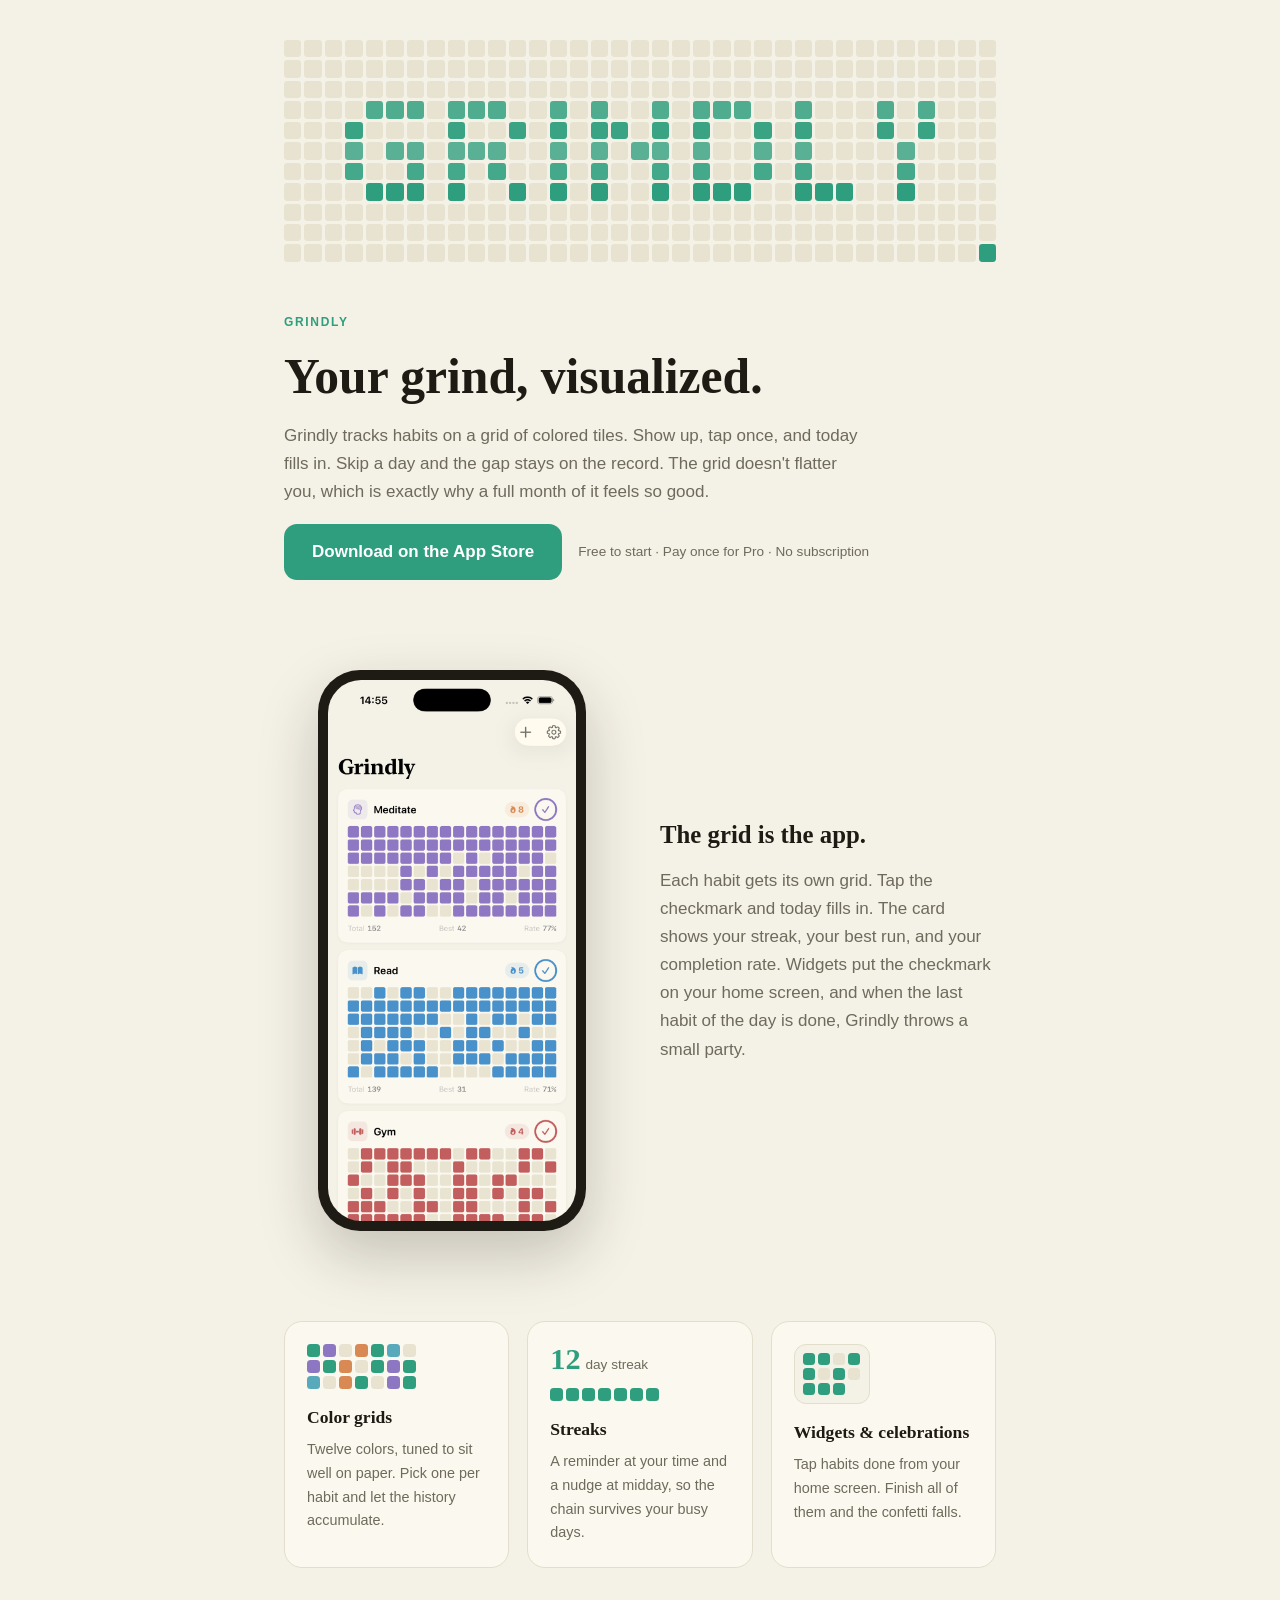
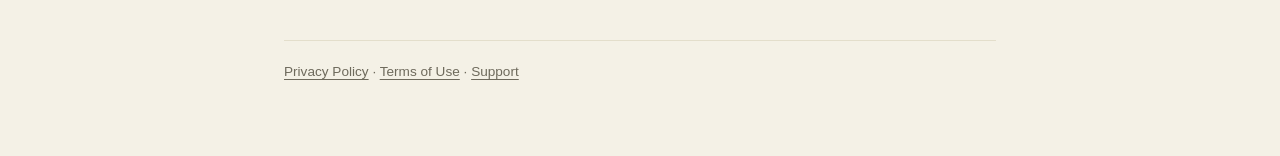
==== index.html @ 52d03342 "Setup page" ====
<!doctype html>
<html lang="en">
<head>
<meta charset="utf-8">
<meta name="viewport" content="width=device-width, initial-scale=1">
<title>Grindly - Habit Tracker</title>
<meta name="description" content="Track habits on a grid of colored tiles. Show up, tap once, and the day fills in. Pay once for Pro. No subscription.">
<meta property="og:title" content="Grindly: your grind, visualized.">
<meta property="og:description" content="A habit tracker built on tile grids. Pay once, no subscription.">
<link rel="icon" href="data:image/svg+xml,%3Csvg xmlns='http://www.w3.org/2000/svg' viewBox='0 0 32 32'%3E%3Crect x='2' y='2' width='13' height='13' rx='4' fill='%232E9E7E'/%3E%3Crect x='17' y='2' width='13' height='13' rx='4' fill='%232E9E7E' opacity='.5'/%3E%3Crect x='2' y='17' width='13' height='13' rx='4' fill='%232E9E7E' opacity='.7'/%3E%3Crect x='17' y='17' width='13' height='13' rx='4' fill='%232E9E7E'/%3E%3C/svg%3E">
</head>
<body>
<style>
  :root {
    --paper: #F4F1E6; --card: #FBF8EF; --ink: #1E1B14; --muted: #6E6A5C;
    --jade: #2E9E7E; --violet: #8E77C2; --coral: #D98A54; --sky: #59A9BD;
    --gold: #B08D3E; --gold-2: #CDA553; --line: #E3DECB; --empty: #E8E3D0;
  }
  * { box-sizing: border-box; }
  body { margin: 0; background: var(--paper); color: var(--ink);
         font: 17px/1.65 -apple-system, BlinkMacSystemFont, "Segoe UI", Roboto, sans-serif; }
  .serif { font-family: ui-serif, "New York", Georgia, serif; }
  main { max-width: 760px; margin: 0 auto; padding: 40px 24px 72px; }
  h1 { font-family: ui-serif, "New York", Georgia, serif; font-size: clamp(2.2rem, 6vw, 3.1rem);
       line-height: 1.1; margin: 0.35em 0 0.3em; text-wrap: balance; }
  h2 { font-family: ui-serif, "New York", Georgia, serif; font-size: 1.55rem; line-height: 1.2; margin: 0 0 10px; }
  p { max-width: 62ch; }
  .muted { color: var(--muted); }
  .eyebrow { font-size: 0.75rem; font-weight: 700; letter-spacing: 0.14em;
             text-transform: uppercase; color: var(--jade); margin: 26px 0 0; }

  /* ---- Hero tile field ---- */
  #field { display: grid; grid-template-columns: repeat(35, 1fr); gap: 3px;
           touch-action: pan-y; cursor: crosshair; }
  #field .t { aspect-ratio: 1; border-radius: 18%; background: var(--empty);
              transition: background 0.9s ease, transform 0.25s ease; }
  #field .t.flash { background: var(--flash, var(--jade)); transition: background 0.12s; }
  #field .t.on { background: var(--jade); opacity: var(--o, 1); transition: background 0.12s; }
  #field .t.paint { background: var(--p); transition: background 0.12s; transform: scale(1.12); }
  .hint { font-size: 0.8rem; color: var(--muted); margin: 10px 0 0; min-height: 1.2em; }

  .cta-row { display: flex; align-items: center; gap: 16px; flex-wrap: wrap; margin-top: 18px; }
  .button { display: inline-block; background: var(--jade); color: #fff; font-weight: 600;
            padding: 14px 28px; border-radius: 13px; text-decoration: none; }
  .button:hover { filter: brightness(1.06); }
  .cta-note { font-size: 0.85rem; color: var(--muted); }

  /* ---- Phone section ---- */
  .split { display: grid; grid-template-columns: 1fr 1fr; gap: 40px; align-items: center; margin-top: 90px; }
  @media (max-width: 620px) { .split { grid-template-columns: 1fr; } }
  .phone { width: min(270px, 80%); margin: 0 auto; border-radius: 42px; padding: 10px;
           background: #1E1B14; box-shadow: 0 24px 60px rgba(30,27,20,0.22); }
  .phone img { display: block; width: 100%; border-radius: 33px; }

  /* ---- Feature trio ---- */
  .trio { display: grid; grid-template-columns: repeat(3, 1fr); gap: 18px; margin-top: 90px; }
  @media (max-width: 620px) { .trio { grid-template-columns: 1fr; } }
  .feature { background: var(--card); border: 1px solid var(--line); border-radius: 18px; padding: 22px; }
  .feature h3 { font-family: ui-serif, "New York", Georgia, serif; font-size: 1.1rem; margin: 14px 0 6px; }
  .feature p { font-size: 0.9rem; color: var(--muted); margin: 0; }
  .mini { display: grid; grid-template-columns: repeat(7, 13px); gap: 3px; }
  .mini span { width: 13px; height: 13px; border-radius: 3.5px; background: var(--empty); }
  .streakno { font-family: ui-serif, "New York", Georgia, serif; font-size: 1.9rem; font-weight: 700;
              color: var(--jade); line-height: 1; }
  .widgetcard { width: 76px; padding: 8px; background: var(--paper); border: 1px solid var(--line);
                border-radius: 12px; }
  .widgetcard .mini { grid-template-columns: repeat(4, 12px); }
  .widgetcard .mini span { width: 12px; height: 12px; }

  footer { margin-top: 72px; padding-top: 20px; border-top: 1px solid var(--line);
           font-size: 0.85rem; color: var(--muted); }
  footer a { color: var(--muted); }
  a { color: var(--jade); text-underline-offset: 3px; text-decoration-thickness: 1px; }
</style>

<main>
  <div id="field" aria-hidden="true"></div>
  <p class="hint" id="hint"></p>

  <p class="eyebrow">Grindly</p>
  <h1>Your grind, visualized.</h1>
  <p class="muted">Grindly tracks habits on a grid of colored tiles. Show up, tap once, and today
     fills in. Skip a day and the gap stays on the record. The grid doesn't flatter you, which is
     exactly why a full month of it feels so good.</p>

  <div class="cta-row">
    <a class="button" href="https://apps.apple.com/app/id6759507317">Download on the App&nbsp;Store</a>
    <span class="cta-note">Free to start · Pay once for Pro · No subscription</span>
  </div>

  <div class="split">
    <div class="phone"><img src="dashboard.png" alt="Grindly dashboard: habit cards with color tile grids, streaks, and stats"></div>
    <div>
      <h2>The grid is the app.</h2>
      <p class="muted">Each habit gets its own grid. Tap the checkmark and today fills in. The card
         shows your streak, your best run, and your completion rate. Widgets put the checkmark on
         your home screen, and when the last habit of the day is done, Grindly throws a small
         party.</p>
    </div>
  </div>

  <div class="trio">
    <div class="feature">
      <div class="mini" id="mini1"></div>
      <h3>Color grids</h3>
      <p>Twelve colors, tuned to sit well on paper. Pick one per habit and let the history accumulate.</p>
    </div>
    <div class="feature">
      <div><span class="streakno">12</span> <span class="muted" style="font-size:0.85rem">day streak</span></div>
      <div class="mini" id="mini2" style="margin-top:10px"></div>
      <h3>Streaks</h3>
      <p>A reminder at your time and a nudge at midday, so the chain survives your busy days.</p>
    </div>
    <div class="feature">
      <div class="widgetcard"><div class="mini" id="mini3"></div></div>
      <h3>Widgets &amp; celebrations</h3>
      <p>Tap habits done from your home screen. Finish all of them and the confetti falls.</p>
    </div>
  </div>

  <footer>
    <a href="privacy.html">Privacy Policy</a> · <a href="terms.html">Terms of Use</a> · <a href="https://github.com/gradisarjoze/grindly-site/issues">Support</a>
  </footer>
</main>

<script>
(function () {
  var COLS = 35, ROWS = 11, WORD_ROW = 3;
  var GLYPHS = {
    G: ["0111","1000","1011","1001","0111"],
    R: ["1110","1001","1110","1010","1001"],
    I: ["1","1","1","1","1"],
    N: ["1001","1101","1011","1001","1001"],
    D: ["1110","1001","1001","1001","1110"],
    L: ["100","100","100","100","111"],
    Y: ["101","101","010","010","010"]
  };
  var word = "GRINDLY", cells = {};
  var width = 0;
  for (var i = 0; i < word.length; i++) width += GLYPHS[word[i]][0].length + 1;
  width -= 1;
  var startCol = Math.floor((COLS - width) / 2), col = startCol;
  for (var i = 0; i < word.length; i++) {
    var g = GLYPHS[word[i]];
    for (var r = 0; r < 5; r++)
      for (var c = 0; c < g[r].length; c++)
        if (g[r][c] === "1") cells[(WORD_ROW + r) + "," + (col + c)] = true;
    col += g[0].length + 1;
  }

  var field = document.getElementById("field");
  var hint = document.getElementById("hint");
  var palette = ["var(--jade)", "var(--violet)", "var(--coral)", "var(--sky)"];
  var reduced = window.matchMedia("(prefers-reduced-motion: reduce)").matches;
  var painted = 0;

  for (var r = 0; r < ROWS; r++) {
    for (var c = 0; c < COLS; c++) {
      var t = document.createElement("div");
      t.className = "t";
      var isWord = cells[r + "," + c];
      if (isWord) t.style.setProperty("--o", (0.78 + ((r * 7 + c * 5) % 5) * 0.055).toFixed(2));
      if (reduced) {
        if (isWord) t.classList.add("on");
      } else {
        (function (t, isWord, delay, flashColor) {
          setTimeout(function () {
            if (isWord) { t.classList.add("on"); }
            else {
              t.style.setProperty("--flash", flashColor);
              t.classList.add("flash");
              setTimeout(function () { t.classList.remove("flash"); }, 220);
            }
          }, delay);
        })(t, isWord, 350 + (r + c) * 26, palette[(r + c) % palette.length]);
      }
      field.appendChild(t);
    }
  }

  function paint(el) {
    if (!el || !el.classList || !el.classList.contains("t") || el.classList.contains("on")) return;
    if (el.classList.contains("paint")) return;
    el.style.setProperty("--p", palette[Math.floor(Math.random() * palette.length)]);
    el.classList.add("paint");
    painted++;
    hint.textContent = "You've filled " + painted + " tile" + (painted === 1 ? "" : "s") + ". In the app, each one is a day.";
    setTimeout(function () { el.classList.remove("paint"); }, 900);
  }
  field.addEventListener("pointermove", function (e) {
    paint(document.elementFromPoint(e.clientX, e.clientY));
  });
  field.addEventListener("pointerdown", function (e) {
    paint(document.elementFromPoint(e.clientX, e.clientY));
  });
  setTimeout(function () {
    if (!painted) hint.textContent = "The tiles are paintable. Try it.";
  }, reduced ? 800 : 2600);

  function mini(id, pattern) {
    var el = document.getElementById(id);
    var colors = { j: "var(--jade)", v: "var(--violet)", c: "var(--coral)", s: "var(--sky)", ".": "" };
    for (var i = 0; i < pattern.length; i++) {
      var sp = document.createElement("span");
      var k = pattern[i];
      if (colors[k]) sp.style.background = colors[k];
      el.appendChild(sp);
    }
  }
  mini("mini1", "jv.cjs.vjc.jvjs.cj.vj");
  mini("mini2", "jjjjjjj");
  mini("mini3", "jj.jj.j.jjw".replace("w", "j"));
})();
</script>

</body>
</html>
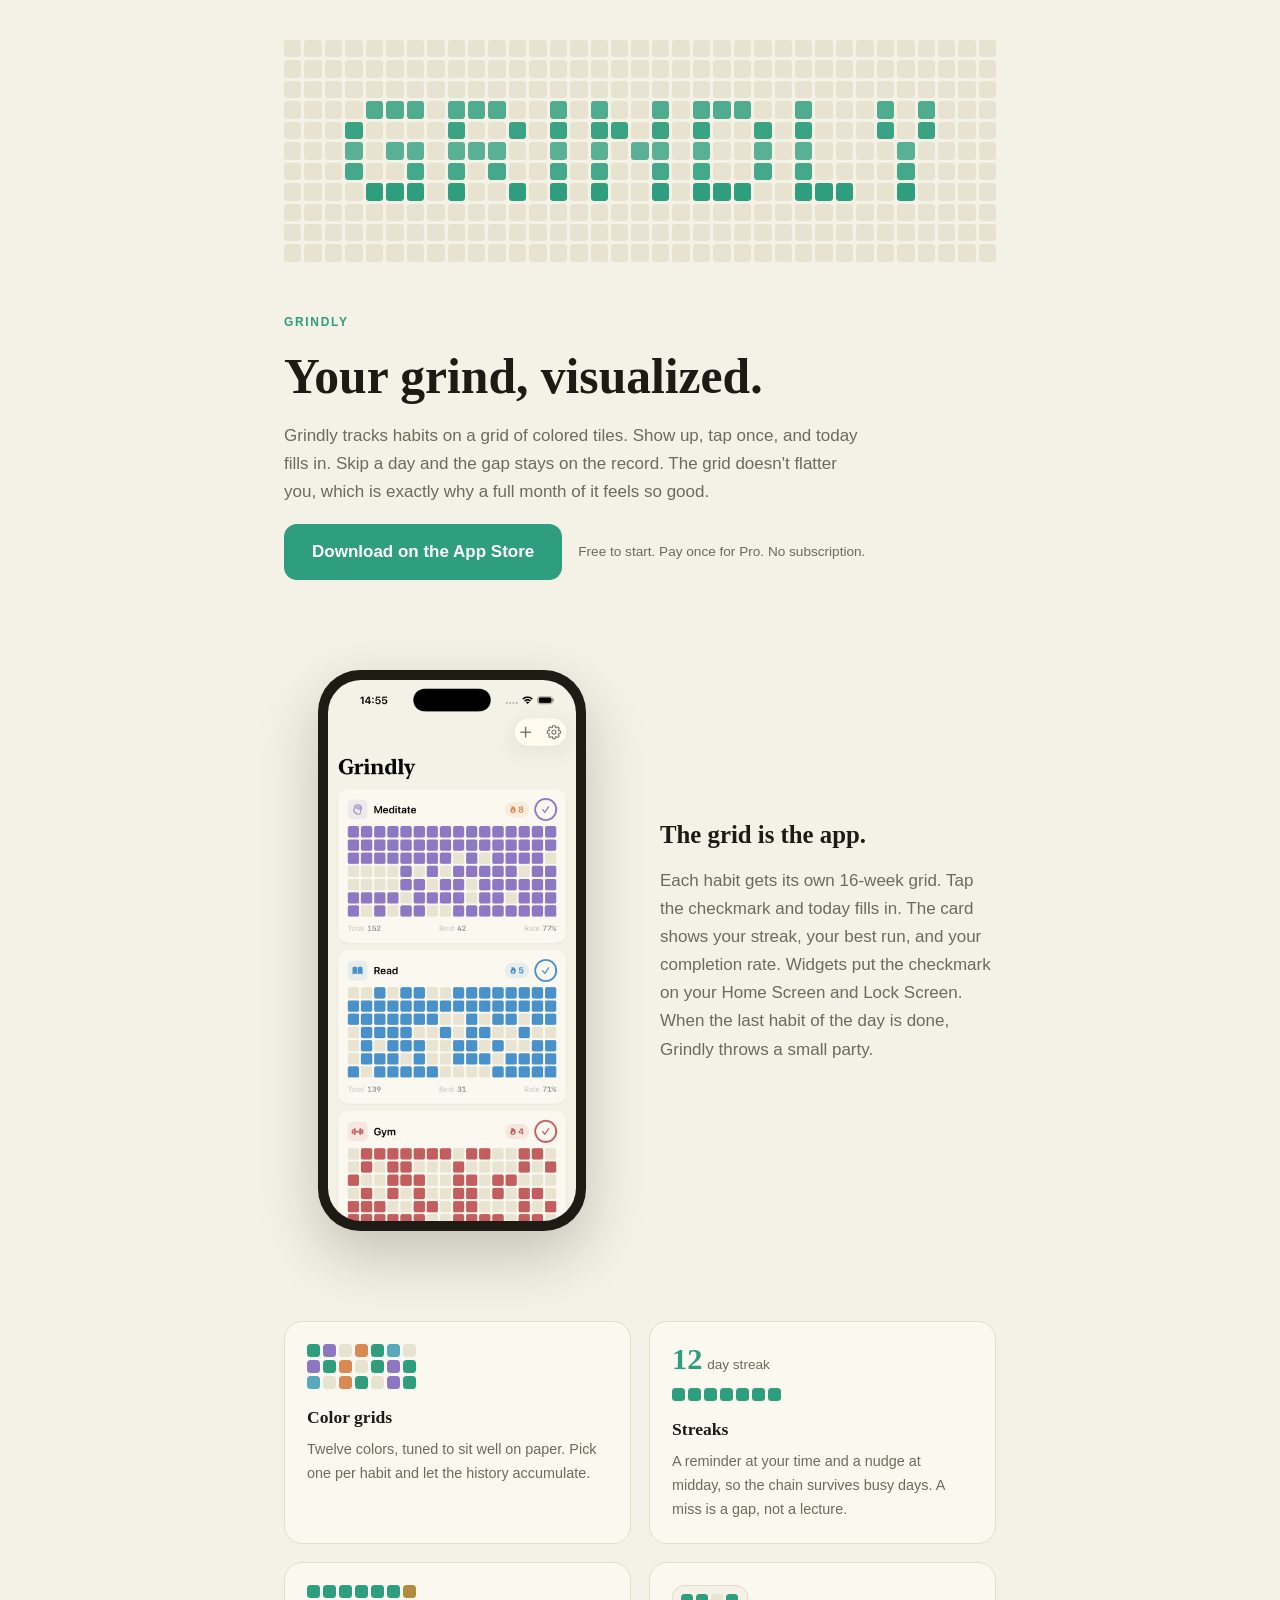
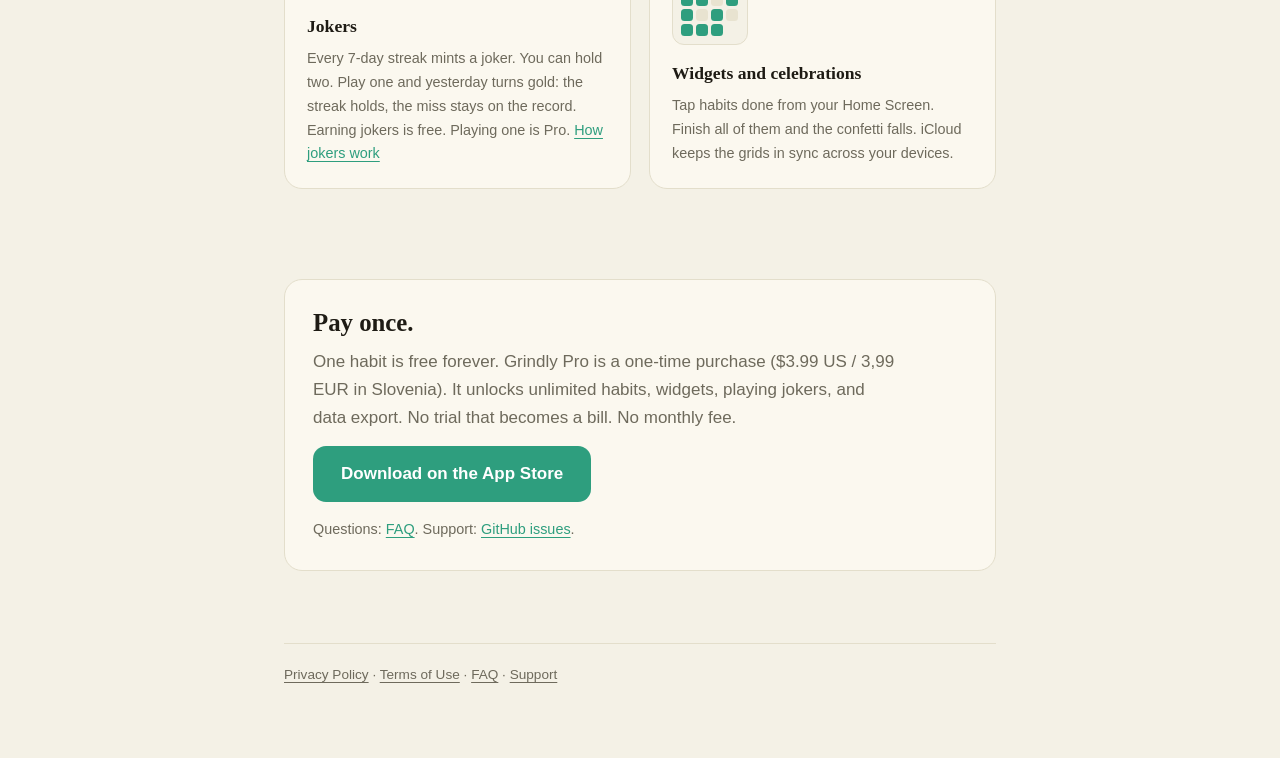
==== commit 9c8598a2: "Expand the site with jokers, FAQ, and pay-once copy Keep the live paper-and-tile homepage and add a " ====
--- a/index.html
+++ b/index.html
@@ -3,11 +3,18 @@
 <head>
 <meta charset="utf-8">
 <meta name="viewport" content="width=device-width, initial-scale=1">
-<title>Grindly - Habit Tracker</title>
+<title>Grindly, a habit tracker on a color grid</title>
 <meta name="description" content="Track habits on a grid of colored tiles. Show up, tap once, and the day fills in. Pay once for Pro. No subscription.">
+<link rel="canonical" href="https://grindly.gn1.io/">
 <meta property="og:title" content="Grindly: your grind, visualized.">
 <meta property="og:description" content="A habit tracker built on tile grids. Pay once, no subscription.">
+<meta property="og:image" content="https://grindly.gn1.io/dashboard.png">
+<meta property="og:url" content="https://grindly.gn1.io/">
+<meta property="og:type" content="website">
 <link rel="icon" href="data:image/svg+xml,%3Csvg xmlns='http://www.w3.org/2000/svg' viewBox='0 0 32 32'%3E%3Crect x='2' y='2' width='13' height='13' rx='4' fill='%232E9E7E'/%3E%3Crect x='17' y='2' width='13' height='13' rx='4' fill='%232E9E7E' opacity='.5'/%3E%3Crect x='2' y='17' width='13' height='13' rx='4' fill='%232E9E7E' opacity='.7'/%3E%3Crect x='17' y='17' width='13' height='13' rx='4' fill='%232E9E7E'/%3E%3C/svg%3E">
+<script type="application/ld+json">
+{"@context":"https://schema.org","@type":"SoftwareApplication","name":"Grindly","operatingSystem":"iOS","applicationCategory":"HealthApplication","offers":{"@type":"Offer","price":"0","priceCurrency":"USD"},"url":"https://grindly.gn1.io/"}
+</script>
 </head>
 <body>
 <style>
@@ -52,8 +59,8 @@
            background: #1E1B14; box-shadow: 0 24px 60px rgba(30,27,20,0.22); }
   .phone img { display: block; width: 100%; border-radius: 33px; }
 
-  /* ---- Feature trio ---- */
-  .trio { display: grid; grid-template-columns: repeat(3, 1fr); gap: 18px; margin-top: 90px; }
+  /* ---- Feature cards ---- */
+  .trio { display: grid; grid-template-columns: repeat(2, 1fr); gap: 18px; margin-top: 90px; }
   @media (max-width: 620px) { .trio { grid-template-columns: 1fr; } }
   .feature { background: var(--card); border: 1px solid var(--line); border-radius: 18px; padding: 22px; }
   .feature h3 { font-family: ui-serif, "New York", Georgia, serif; font-size: 1.1rem; margin: 14px 0 6px; }
@@ -67,6 +74,12 @@
   .widgetcard .mini { grid-template-columns: repeat(4, 12px); }
   .widgetcard .mini span { width: 12px; height: 12px; }
 
+  .pay { margin-top: 90px; background: var(--card); border: 1px solid var(--line);
+         border-radius: 18px; padding: 28px; }
+  .pay p { margin: 0 0 0.7em; }
+  .pay .cta-row { margin-top: 14px; }
+  .pay .follow { font-size: 0.9rem; margin: 16px 0 0; }
+
   footer { margin-top: 72px; padding-top: 20px; border-top: 1px solid var(--line);
            font-size: 0.85rem; color: var(--muted); }
   footer a { color: var(--muted); }
@@ -85,16 +98,16 @@
 
   <div class="cta-row">
     <a class="button" href="https://apps.apple.com/app/id6759507317">Download on the App&nbsp;Store</a>
-    <span class="cta-note">Free to start · Pay once for Pro · No subscription</span>
+    <span class="cta-note">Free to start. Pay once for Pro. No subscription.</span>
   </div>
 
   <div class="split">
     <div class="phone"><img src="dashboard.png" alt="Grindly dashboard: habit cards with color tile grids, streaks, and stats"></div>
     <div>
       <h2>The grid is the app.</h2>
-      <p class="muted">Each habit gets its own grid. Tap the checkmark and today fills in. The card
+      <p class="muted">Each habit gets its own 16-week grid. Tap the checkmark and today fills in. The card
          shows your streak, your best run, and your completion rate. Widgets put the checkmark on
-         your home screen, and when the last habit of the day is done, Grindly throws a small
+         your Home Screen and Lock Screen. When the last habit of the day is done, Grindly throws a small
          party.</p>
     </div>
   </div>
@@ -109,17 +122,31 @@
       <div><span class="streakno">12</span> <span class="muted" style="font-size:0.85rem">day streak</span></div>
       <div class="mini" id="mini2" style="margin-top:10px"></div>
       <h3>Streaks</h3>
-      <p>A reminder at your time and a nudge at midday, so the chain survives your busy days.</p>
+      <p>A reminder at your time and a nudge at midday, so the chain survives busy days. A miss is a gap, not a lecture.</p>
+    </div>
+    <div class="feature">
+      <div class="mini" id="mini4"></div>
+      <h3>Jokers</h3>
+      <p>Every 7-day streak mints a joker. You can hold two. Play one and yesterday turns gold: the streak holds, the miss stays on the record. Earning jokers is free. Playing one is Pro. <a href="jokers.html">How jokers work</a></p>
     </div>
     <div class="feature">
       <div class="widgetcard"><div class="mini" id="mini3"></div></div>
-      <h3>Widgets &amp; celebrations</h3>
-      <p>Tap habits done from your home screen. Finish all of them and the confetti falls.</p>
-    </div>
+      <h3>Widgets and celebrations</h3>
+      <p>Tap habits done from your Home Screen. Finish all of them and the confetti falls. iCloud keeps the grids in sync across your devices.</p>
+    </div>
+  </div>
+
+  <div class="pay">
+    <h2>Pay once.</h2>
+    <p class="muted">One habit is free forever. Grindly Pro is a one-time purchase ($3.99 US / 3,99 EUR in Slovenia). It unlocks unlimited habits, widgets, playing jokers, and data export. No trial that becomes a bill. No monthly fee.</p>
+    <div class="cta-row">
+      <a class="button" href="https://apps.apple.com/app/id6759507317">Download on the App&nbsp;Store</a>
+    </div>
+    <p class="muted follow">Questions: <a href="faq.html">FAQ</a>. Support: <a href="https://github.com/gradisarjoze/grindly-site/issues">GitHub issues</a>.</p>
   </div>
 
   <footer>
-    <a href="privacy.html">Privacy Policy</a> · <a href="terms.html">Terms of Use</a> · <a href="https://github.com/gradisarjoze/grindly-site/issues">Support</a>
+    <a href="privacy.html">Privacy Policy</a> · <a href="terms.html">Terms of Use</a> · <a href="faq.html">FAQ</a> · <a href="https://github.com/gradisarjoze/grindly-site/issues">Support</a>
   </footer>
 </main>
 
@@ -199,7 +226,7 @@
 
   function mini(id, pattern) {
     var el = document.getElementById(id);
-    var colors = { j: "var(--jade)", v: "var(--violet)", c: "var(--coral)", s: "var(--sky)", ".": "" };
+    var colors = { j: "var(--jade)", v: "var(--violet)", c: "var(--coral)", s: "var(--sky)", g: "var(--gold)", ".": "" };
     for (var i = 0; i < pattern.length; i++) {
       var sp = document.createElement("span");
       var k = pattern[i];
@@ -210,6 +237,7 @@
   mini("mini1", "jv.cjs.vjc.jvjs.cj.vj");
   mini("mini2", "jjjjjjj");
   mini("mini3", "jj.jj.j.jjw".replace("w", "j"));
+  mini("mini4", "jjjjjjg");
 })();
 </script>
 
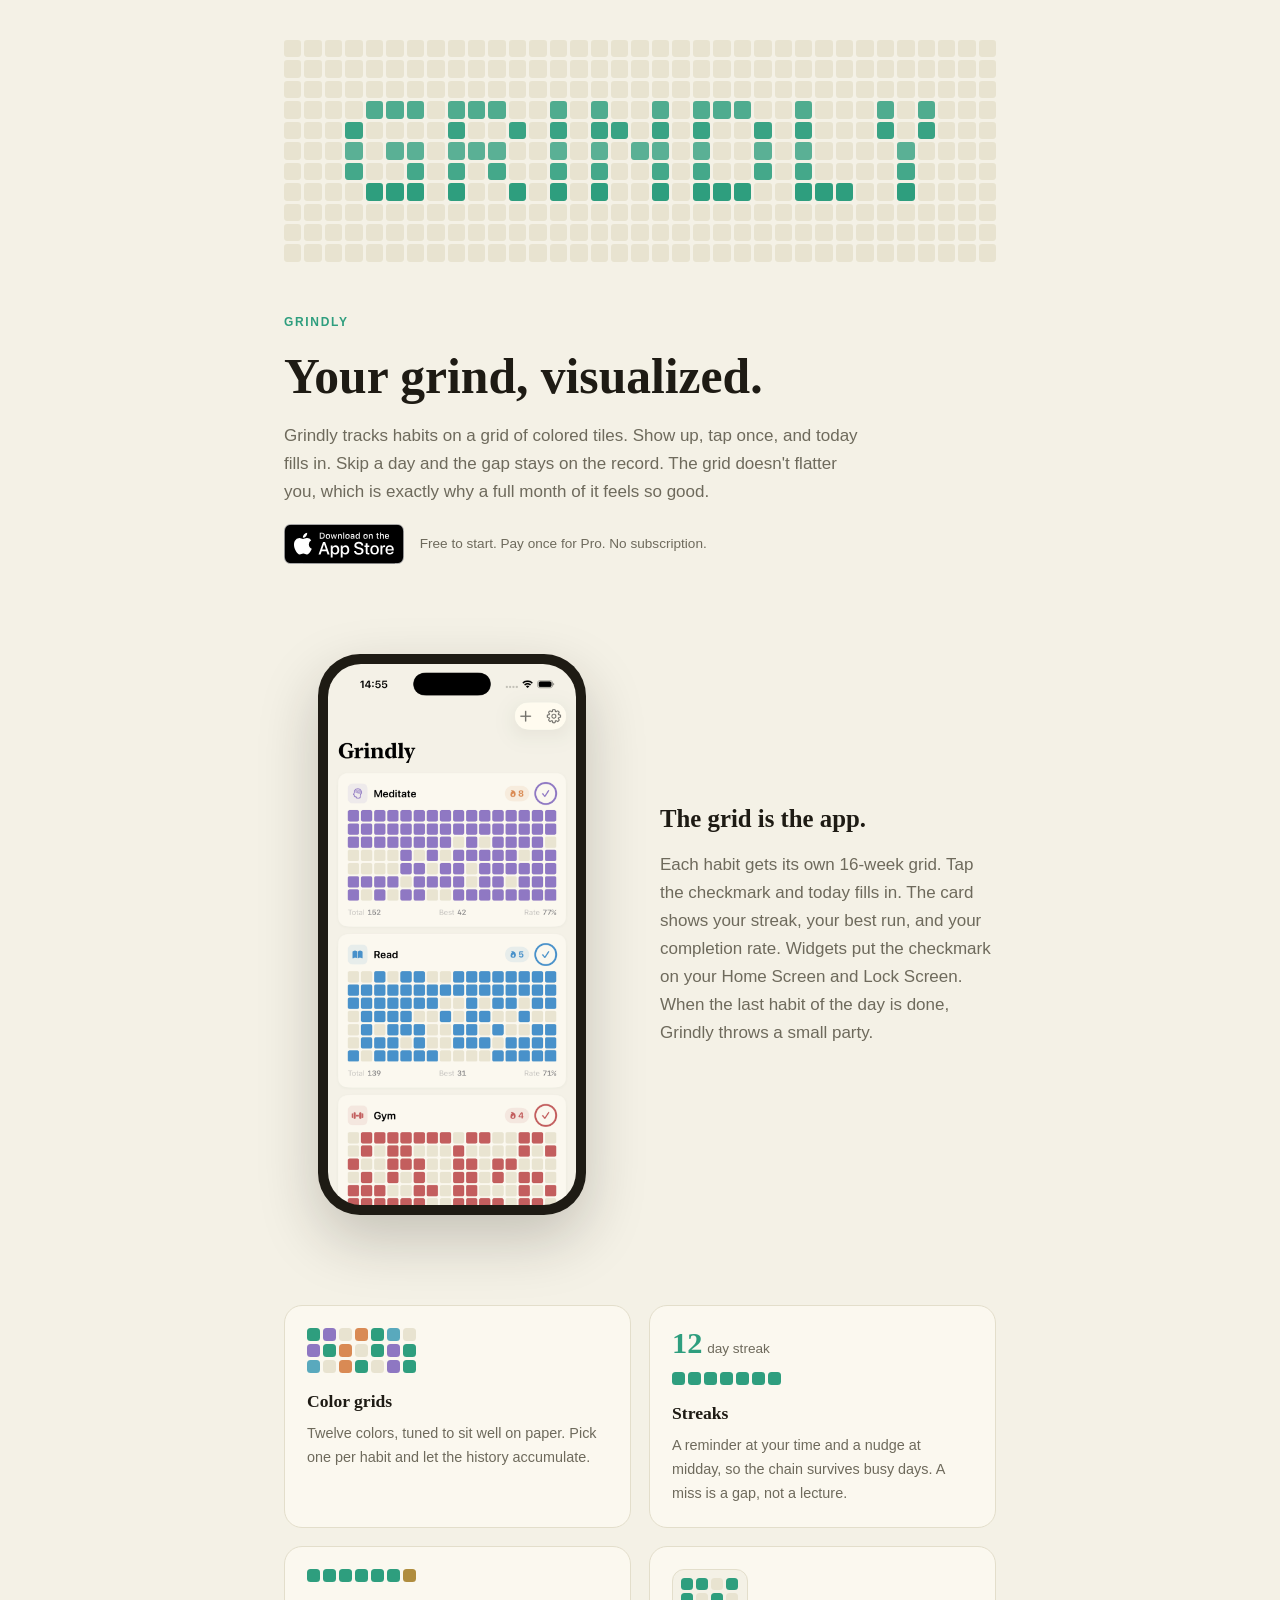
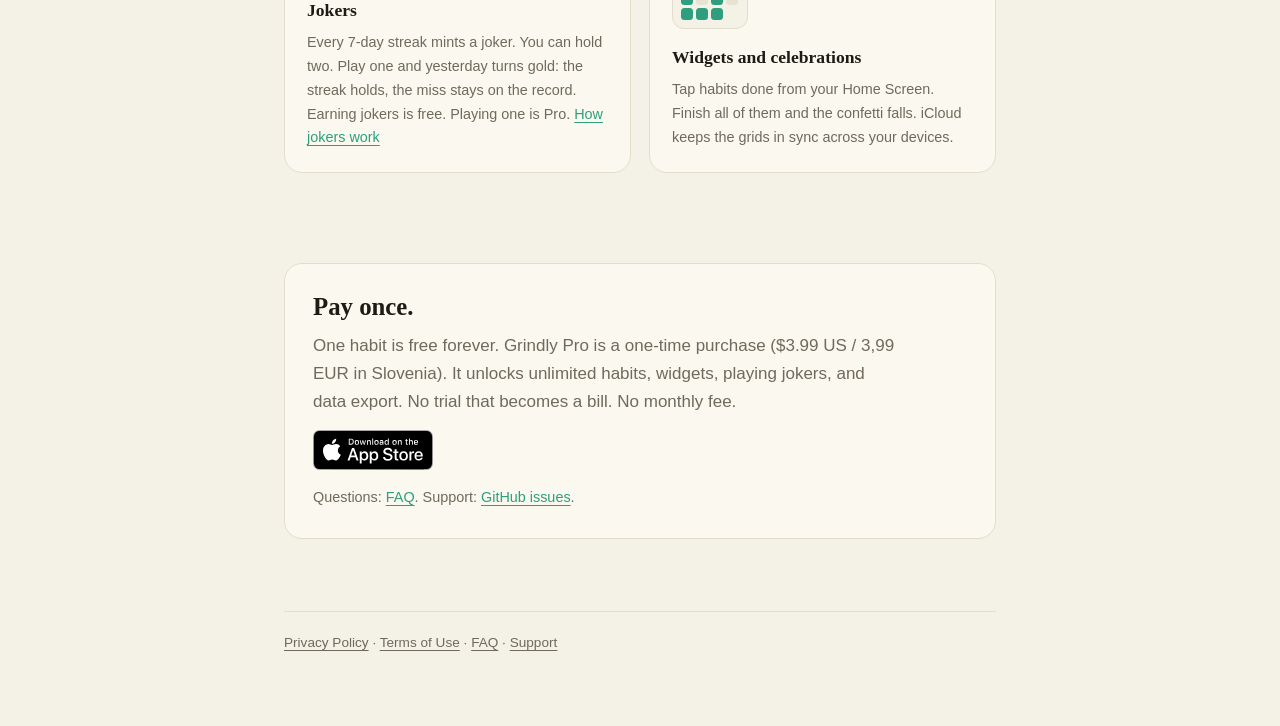
==== commit e52d6d88: "Enable official App Store badges on marketing CTAs Replace jade Download buttons with Apple's offici" ====
--- a/index.html
+++ b/index.html
@@ -47,9 +47,8 @@
   .hint { font-size: 0.8rem; color: var(--muted); margin: 10px 0 0; min-height: 1.2em; }
 
   .cta-row { display: flex; align-items: center; gap: 16px; flex-wrap: wrap; margin-top: 18px; }
-  .button { display: inline-block; background: var(--jade); color: #fff; font-weight: 600;
-            padding: 14px 28px; border-radius: 13px; text-decoration: none; }
-  .button:hover { filter: brightness(1.06); }
+  .app-store { display: inline-block; line-height: 0; }
+  .app-store img { height: 40px; width: auto; display: block; }
   .cta-note { font-size: 0.85rem; color: var(--muted); }
 
   /* ---- Phone section ---- */
@@ -97,7 +96,9 @@
      exactly why a full month of it feels so good.</p>
 
   <div class="cta-row">
-    <a class="button" href="https://apps.apple.com/app/id6759507317">Download on the App&nbsp;Store</a>
+    <a class="app-store" href="https://apps.apple.com/app/id6759507317">
+      <img src="download-on-the-app-store.svg" alt="Download on the App Store" width="120" height="40">
+    </a>
     <span class="cta-note">Free to start. Pay once for Pro. No subscription.</span>
   </div>
 
@@ -140,7 +141,9 @@
     <h2>Pay once.</h2>
     <p class="muted">One habit is free forever. Grindly Pro is a one-time purchase ($3.99 US / 3,99 EUR in Slovenia). It unlocks unlimited habits, widgets, playing jokers, and data export. No trial that becomes a bill. No monthly fee.</p>
     <div class="cta-row">
-      <a class="button" href="https://apps.apple.com/app/id6759507317">Download on the App&nbsp;Store</a>
+      <a class="app-store" href="https://apps.apple.com/app/id6759507317">
+        <img src="download-on-the-app-store.svg" alt="Download on the App Store" width="120" height="40">
+      </a>
     </div>
     <p class="muted follow">Questions: <a href="faq.html">FAQ</a>. Support: <a href="https://github.com/gradisarjoze/grindly-site/issues">GitHub issues</a>.</p>
   </div>
